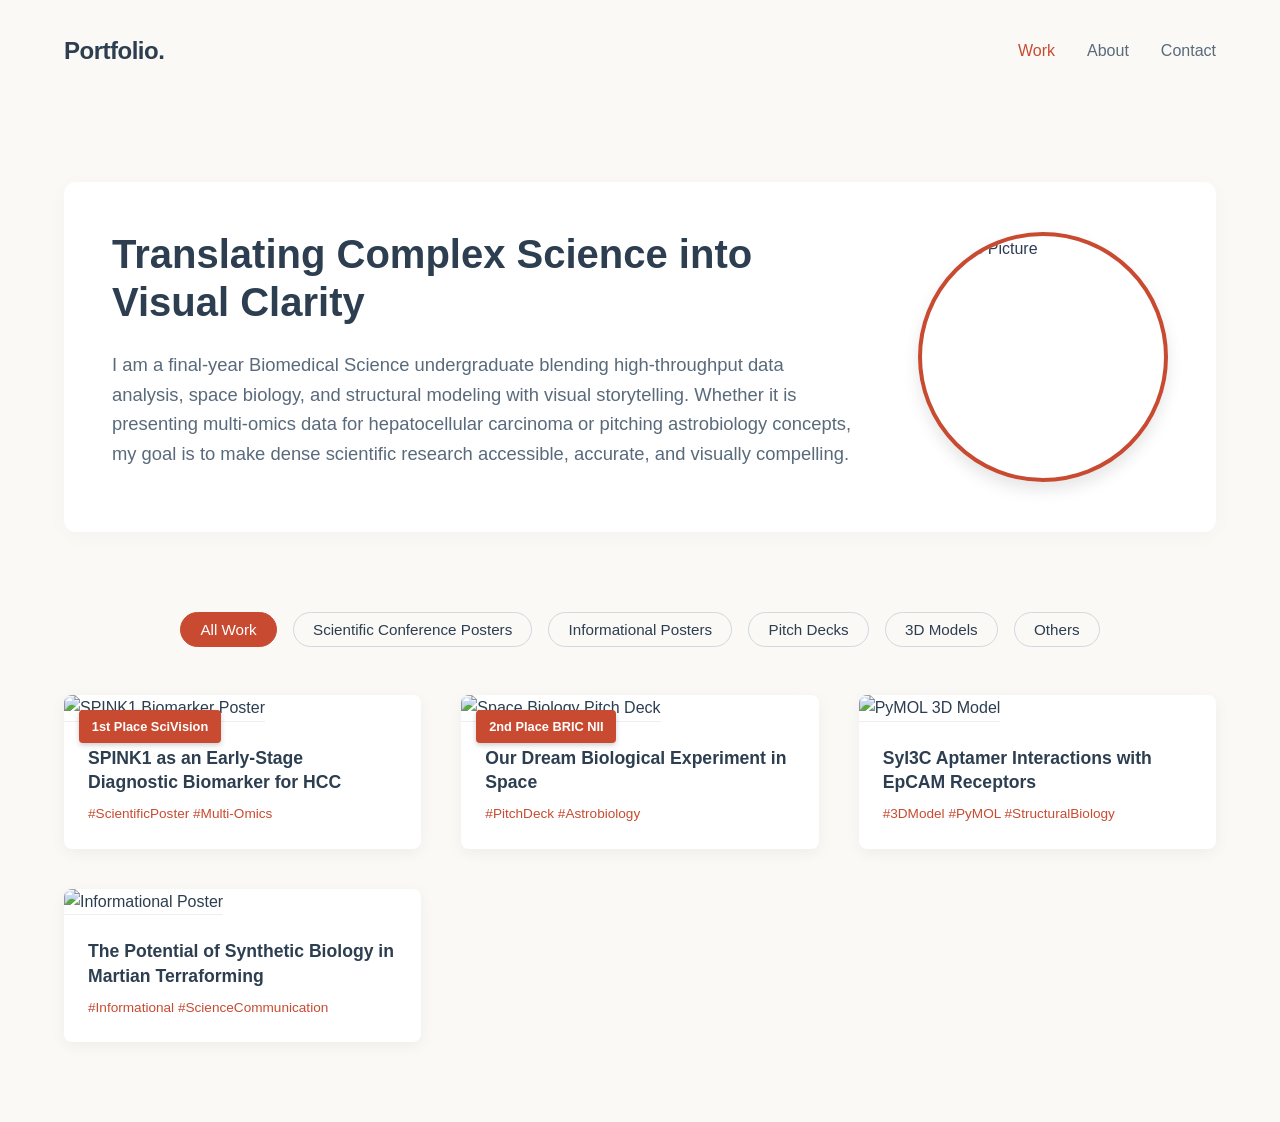
==== index.html @ 46006555 "updated contacts and profile image" ====
<!DOCTYPE html>
<html lang="en">
<head>
  <meta charset="UTF-8">
  <meta name="viewport" content="width=device-width, initial-scale=1.0">
  <title>Scientific Design Portfolio</title>
  <link rel="stylesheet" href="css/style.css">
</head>
<body>

  <!-- Navigation -->
  <nav class="navbar">
    <div class="logo">Portfolio.</div>
    <ul class="nav-links">
      <li><a href="index.html" class="active">Work</a></li>
      <li><a href="about.html">About</a></li>
      <li><a href="contact.html">Contact</a></li>
    </ul>
  </nav>

  <!-- New About Me Hero Section -->
  <header class="about-hero">
    <div class="hero-content">
      <h1>Translating Complex Science into Visual Clarity</h1>
      <p>
        I am a final-year Biomedical Science undergraduate blending high-throughput data analysis, space biology, and structural modeling with visual storytelling. Whether it is presenting multi-omics data for hepatocellular carcinoma or pitching astrobiology concepts, my goal is to make dense scientific research accessible, accurate, and visually compelling.
      </p>
    </div>
    <div class="hero-image">
      <!-- Replace with your profile picture -->
      <img src="assets\Alia_picture_Poster.png" alt="Profile Picture">
    </div>
  </header>

  <!-- Updated Filter Menu -->
  <div class="filter-menu">
    <button class="filter-btn active" data-filter="all">All Work</button>
    <button class="filter-btn" data-filter="scientific">Scientific Conference Posters</button>
    <button class="filter-btn" data-filter="informational">Informational Posters</button>
    <button class="filter-btn" data-filter="pitch-decks">Pitch Decks</button>
    <button class="filter-btn" data-filter="3d-models">3D Models</button>
    <button class="filter-btn" data-filter="others">Others</button>
  </div>

  <!-- Portfolio Gallery Grid -->
  <main class="poster-gallery">

    <!-- Item 1: Scientific Poster -->
    <div class="poster-card" data-category="scientific">
      <div class="badge">1st Place SciVision</div>
      <img src="assets/posters/spink1-hcc-poster.webp" alt="SPINK1 Biomarker Poster">
      <div class="card-content">
        <h3>SPINK1 as an Early-Stage Diagnostic Biomarker for HCC</h3>
        <p class="tags">#ScientificPoster #Multi-Omics</p>
      </div>
    </div>

    <!-- Item 2: Pitch Deck -->
    <div class="poster-card" data-category="pitch-decks">
      <div class="badge">2nd Place BRIC NII</div>
      <img src="assets/posters/space-pitch-deck.webp" alt="Space Biology Pitch Deck">
      <div class="card-content">
        <h3>Our Dream Biological Experiment in Space</h3>
        <p class="tags">#PitchDeck #Astrobiology</p>
      </div>
    </div>

    <!-- Item 3: 3D Model -->
    <div class="poster-card" data-category="3d-models">
      <img src="assets/posters/aptamer-model.webp" alt="PyMOL 3D Model">
      <div class="card-content">
        <h3>Syl3C Aptamer Interactions with EpCAM Receptors</h3>
        <p class="tags">#3DModel #PyMOL #StructuralBiology</p>
      </div>
    </div>

    <!-- Item 4: Informational Poster -->
    <div class="poster-card" data-category="informational">
      <img src="assets/posters/synthetic-biology.webp" alt="Informational Poster">
      <div class="card-content">
        <h3>The Potential of Synthetic Biology in Martian Terraforming</h3>
        <p class="tags">#Informational #ScienceCommunication</p>
      </div>
    </div>

  </main>
  
  <script src="js/script.js"></script>
</body>
</html>
---- css/style.css ----
/* Base Styles & Typography */
:root {
  --bg-color: #faf9f6; /* Warm off-white */
  --text-primary: #2c3e50; /* Deep slate */
  --text-secondary: #596a7b;
  --accent-color: #c84b31; /* Earthy terracotta */
  --card-bg: #ffffff;
}

* {
  margin: 0;
  padding: 0;
  box-sizing: border-box;
}

body {
  font-family: 'Helvetica Neue', Helvetica, Arial, sans-serif;
  background-color: var(--bg-color);
  color: var(--text-primary);
  line-height: 1.6;
  padding: 0 5%;
}

/* Navigation */
.navbar {
  display: flex;
  justify-content: space-between;
  align-items: center;
  padding: 2rem 0;
}

.logo {
  font-size: 1.5rem;
  font-weight: bold;
  letter-spacing: -0.5px;
}

.nav-links {
  list-style: none;
  display: flex;
  gap: 2rem;
}

.nav-links a {
  text-decoration: none;
  color: var(--text-secondary);
  font-weight: 500;
  transition: color 0.2s;
}

.nav-links a:hover, .nav-links a.active {
  color: var(--accent-color);
}

/* Header */
.portfolio-header {
  text-align: center;
  margin: 4rem 0;
}

.portfolio-header h1 {
  font-size: 2.5rem;
  margin-bottom: 0.5rem;
}

.portfolio-header p {
  color: var(--text-secondary);
  font-size: 1.2rem;
}

/* About Me Hero Section */
.about-hero {
  display: flex;
  align-items: center;
  justify-content: space-between;
  gap: 4rem;
  margin: 5rem 0;
  padding: 3rem;
  background-color: white;
  border-radius: 12px;
  box-shadow: 0 4px 20px rgba(0,0,0,0.03);
}

.hero-content {
  flex: 1;
}

.hero-content h1 {
  font-size: 2.5rem;
  margin-bottom: 1.5rem;
  color: var(--text-primary);
  line-height: 1.2;
}

.hero-content p {
  font-size: 1.15rem;
  color: var(--text-secondary);
  margin-bottom: 1rem;
}

.hero-image {
  flex: 0 0 250px; /* Fixed width for the image container */
  display: flex;
  justify-content: center;
}

.hero-image img {
  width: 250px;
  height: 250px;
  border-radius: 50%;
  object-fit: cover;
  border: 4px solid var(--accent-color);
  box-shadow: 0 8px 16px rgba(0,0,0,0.1);
}

/* Make it responsive for mobile phones */
@media (max-width: 768px) {
  .about-hero {
    flex-direction: column-reverse;
    text-align: center;
    gap: 2rem;
    padding: 2rem;
  }
}

/* Filter Menu */
.filter-menu {
  display: flex;
  justify-content: center;
  flex-wrap: wrap;
  gap: 1rem;
  margin-bottom: 3rem;
}

.filter-btn {
  background: transparent;
  border: 1px solid #d1d8e0;
  padding: 0.5rem 1.2rem;
  border-radius: 30px;
  cursor: pointer;
  font-size: 0.95rem;
  color: var(--text-primary);
  transition: all 0.3s ease;
}

.filter-btn:hover, .filter-btn.active {
  background: var(--accent-color);
  color: white;
  border-color: var(--accent-color);
}

/* Poster Gallery Grid */
.poster-gallery {
  display: grid;
  grid-template-columns: repeat(auto-fill, minmax(320px, 1fr));
  gap: 2.5rem;
  margin-bottom: 5rem;
}

/* Individual Poster Card */
.poster-card {
  background-color: var(--card-bg);
  border-radius: 8px;
  overflow: hidden;
  position: relative;
  box-shadow: 0 4px 15px rgba(0,0,0,0.05);
  transition: transform 0.3s ease, box-shadow 0.3s ease;
}

.poster-card:hover {
  transform: translateY(-5px);
  box-shadow: 0 10px 25px rgba(0,0,0,0.1);
}

.poster-card img {
  width: 100%;
  height: 250px;
  object-fit: cover; /* Keeps images uniform even if original sizes differ */
  border-bottom: 1px solid #eee;
}

.card-content {
  padding: 1.5rem;
}

.card-content h3 {
  font-size: 1.1rem;
  margin-bottom: 0.5rem;
  line-height: 1.4;
}

.tags {
  font-size: 0.85rem;
  color: var(--accent-color);
}

/* Award Badge */
.badge {
  position: absolute;
  top: 15px;
  left: 15px;
  background-color: var(--accent-color);
  color: white;
  padding: 0.4rem 0.8rem;
  font-size: 0.8rem;
  font-weight: bold;
  border-radius: 4px;
  box-shadow: 0 2px 5px rgba(0,0,0,0.2);
}

/* Utility class for hiding filtered items */
.hide {
  display: none;
}

/* --- ABOUT PAGE STYLES --- */
.about-page {
  padding: 4rem 0;
}

.about-header {
  text-align: center;
  margin-bottom: 4rem;
}

.about-header h1 {
  font-size: 2.5rem;
  margin-bottom: 0.5rem;
}

.about-header p {
  color: var(--text-secondary);
  font-size: 1.2rem;
}

.about-grid {
  display: grid;
  grid-template-columns: 1fr 1fr;
  gap: 4rem;
  align-items: center;
  background-color: white;
  padding: 3rem;
  border-radius: 12px;
  box-shadow: 0 4px 20px rgba(0,0,0,0.03);
}

.about-text h2 {
  font-size: 1.8rem;
  margin-bottom: 1.5rem;
}

.about-text p {
  margin-bottom: 1.2rem;
  font-size: 1.1rem;
  color: var(--text-secondary);
}

.about-text h3 {
  margin-top: 2rem;
  margin-bottom: 1rem;
  font-size: 1.3rem;
}

.award-list {
  list-style-type: none;
}

.award-list li {
  padding: 0.5rem 0;
  border-bottom: 1px solid #eee;
  color: var(--text-secondary);
}

.award-list li strong {
  color: var(--accent-color);
}

.about-img {
  width: 100%;
  border-radius: 8px;
  box-shadow: 0 8px 16px rgba(0,0,0,0.1);
}

/* --- CONTACT PAGE STYLES --- */
.contact-page {
  display: flex;
  justify-content: center;
  align-items: center;
  min-height: 60vh;
}

.contact-container {
  text-align: center;
  background-color: white;
  padding: 4rem;
  border-radius: 12px;
  box-shadow: 0 4px 20px rgba(0,0,0,0.03);
  max-width: 600px;
}

.contact-container h1 {
  font-size: 2.5rem;
  margin-bottom: 1rem;
}

.contact-container p {
  color: var(--text-secondary);
  font-size: 1.1rem;
  margin-bottom: 2.5rem;
}

.contact-links {
  display: flex;
  gap: 1.5rem;
  justify-content: center;
  flex-wrap: wrap;
}

.contact-btn {
  display: inline-block;
  padding: 0.8rem 2rem;
  background-color: var(--accent-color);
  color: white;
  text-decoration: none;
  border-radius: 30px;
  font-weight: bold;
  transition: all 0.3s ease;
  border: 2px solid var(--accent-color);
}

.contact-btn:hover {
  background-color: transparent;
  color: var(--accent-color);
}

.contact-btn.outline {
  background-color: transparent;
  color: var(--text-primary);
  border-color: #d1d8e0;
}

.contact-btn.outline:hover {
  border-color: var(--accent-color);
  color: var(--accent-color);
}

/* Mobile Responsiveness for new pages */
@media (max-width: 768px) {
  .about-grid {
    grid-template-columns: 1fr;
    gap: 2rem;
    padding: 2rem;
  }
  .contact-container {
    padding: 2rem;
  }
}
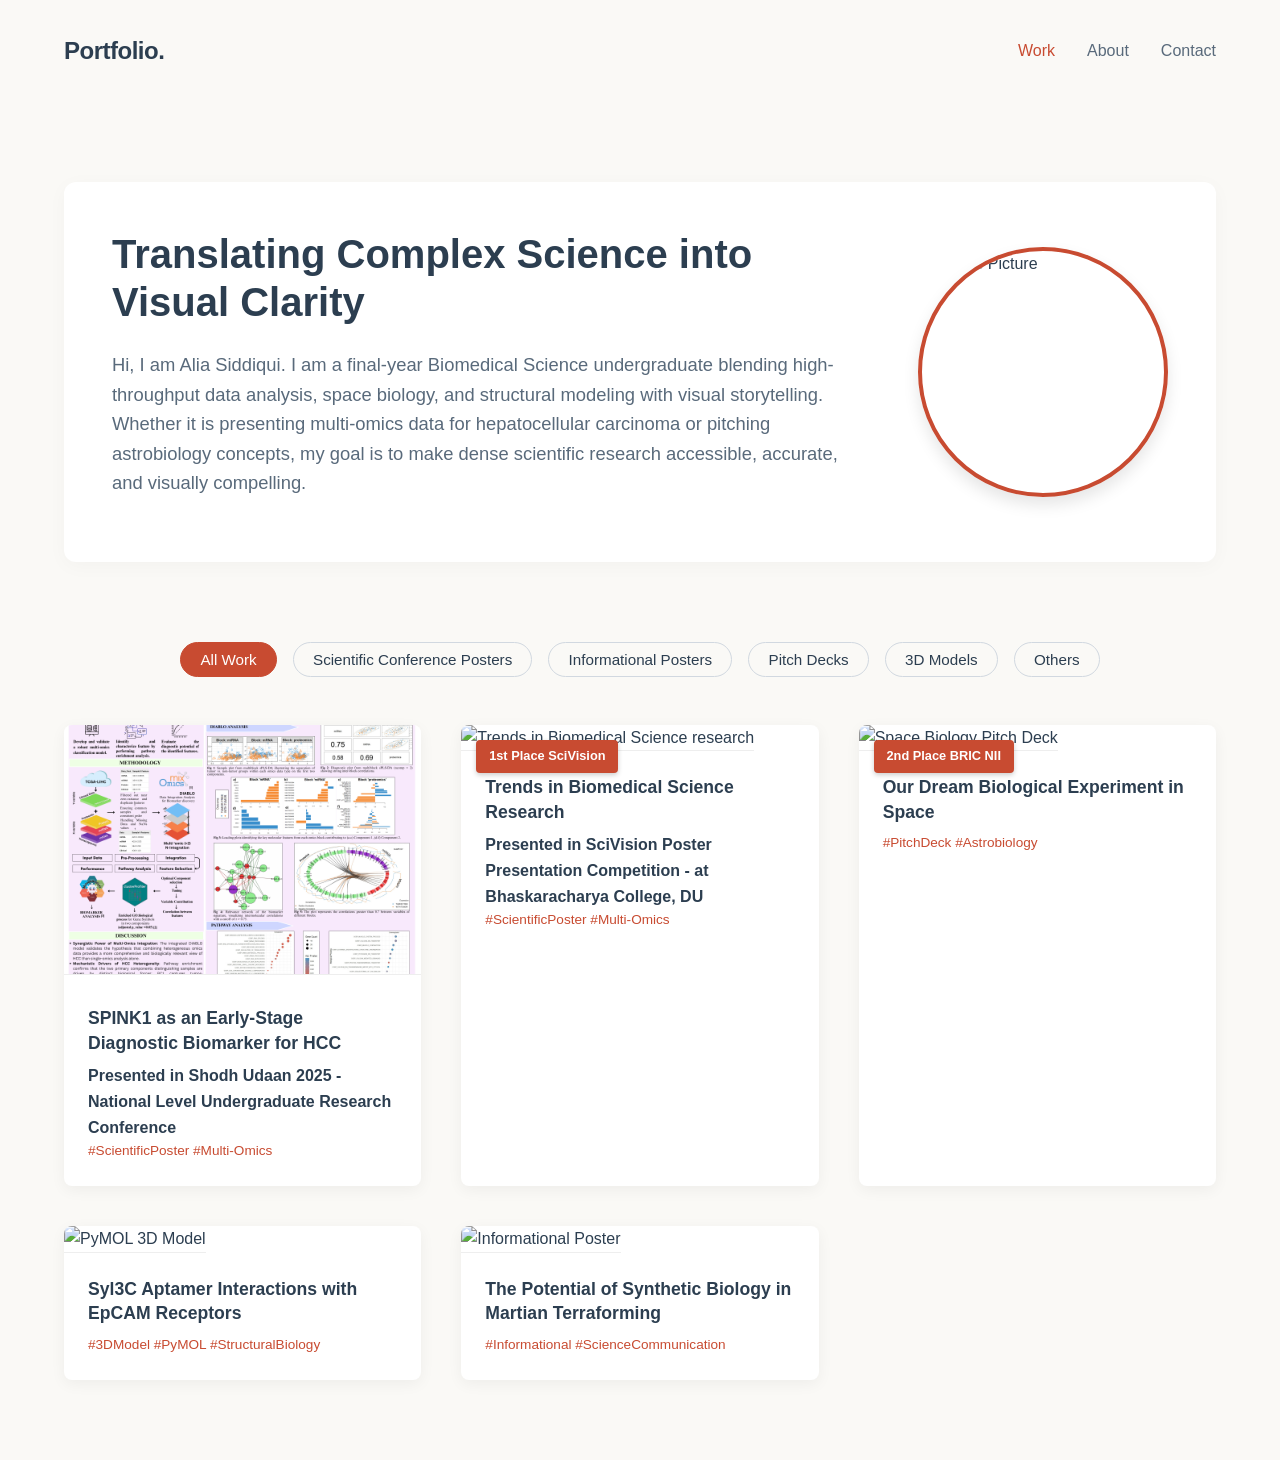
==== commit 692ebe40: "updated posters to check if pdf of png which is better" ====
--- a/index.html
+++ b/index.html
@@ -23,11 +23,11 @@
     <div class="hero-content">
       <h1>Translating Complex Science into Visual Clarity</h1>
       <p>
-        I am a final-year Biomedical Science undergraduate blending high-throughput data analysis, space biology, and structural modeling with visual storytelling. Whether it is presenting multi-omics data for hepatocellular carcinoma or pitching astrobiology concepts, my goal is to make dense scientific research accessible, accurate, and visually compelling.
+        Hi, I am Alia Siddiqui. I am a final-year Biomedical Science undergraduate blending high-throughput data analysis, space biology, and structural modeling with visual storytelling. Whether it is presenting multi-omics data for hepatocellular carcinoma or pitching astrobiology concepts, my goal is to make dense scientific research accessible, accurate, and visually compelling.
       </p>
     </div>
     <div class="hero-image">
-      <!-- Replace with your profile picture -->
+      <!--  Profile picture -->
       <img src="assets\Alia_picture_Poster.png" alt="Profile Picture">
     </div>
   </header>
@@ -46,11 +46,23 @@
   <main class="poster-gallery">
 
     <!-- Item 1: Scientific Poster -->
-    <div class="poster-card" data-category="scientific">
-      <div class="badge">1st Place SciVision</div>
-      <img src="assets/posters/spink1-hcc-poster.webp" alt="SPINK1 Biomarker Poster">
+    <div class="poster-card" data-category="scientific conference">
+      <!-- <div class="badge">1st Place SciVision</div> -->
+      <img src="assets\posters\Shodh'25_Poster_Alia.png" alt="SPINK1 Biomarker Poster">
       <div class="card-content">
         <h3>SPINK1 as an Early-Stage Diagnostic Biomarker for HCC</h3>
+        <h4>Presented in Shodh Udaan 2025 - National Level Undergraduate Research Conference</h4>
+        <p class="tags">#ScientificPoster #Multi-Omics</p>
+      </div>
+      
+    </div>
+
+    <div class="poster-card" data-category="scientific poster">
+      <div class="badge">1st Place SciVision</div>
+      <img src="assets\posters\Trends in Biomedical Science research.pdf" alt="Trends in Biomedical Science research">
+      <div class="card-content">
+        <h3>Trends in Biomedical Science Research</h3>
+        <h4>Presented in SciVision Poster Presentation Competition - at Bhaskaracharya College, DU </h4>
         <p class="tags">#ScientificPoster #Multi-Omics</p>
       </div>
     </div>
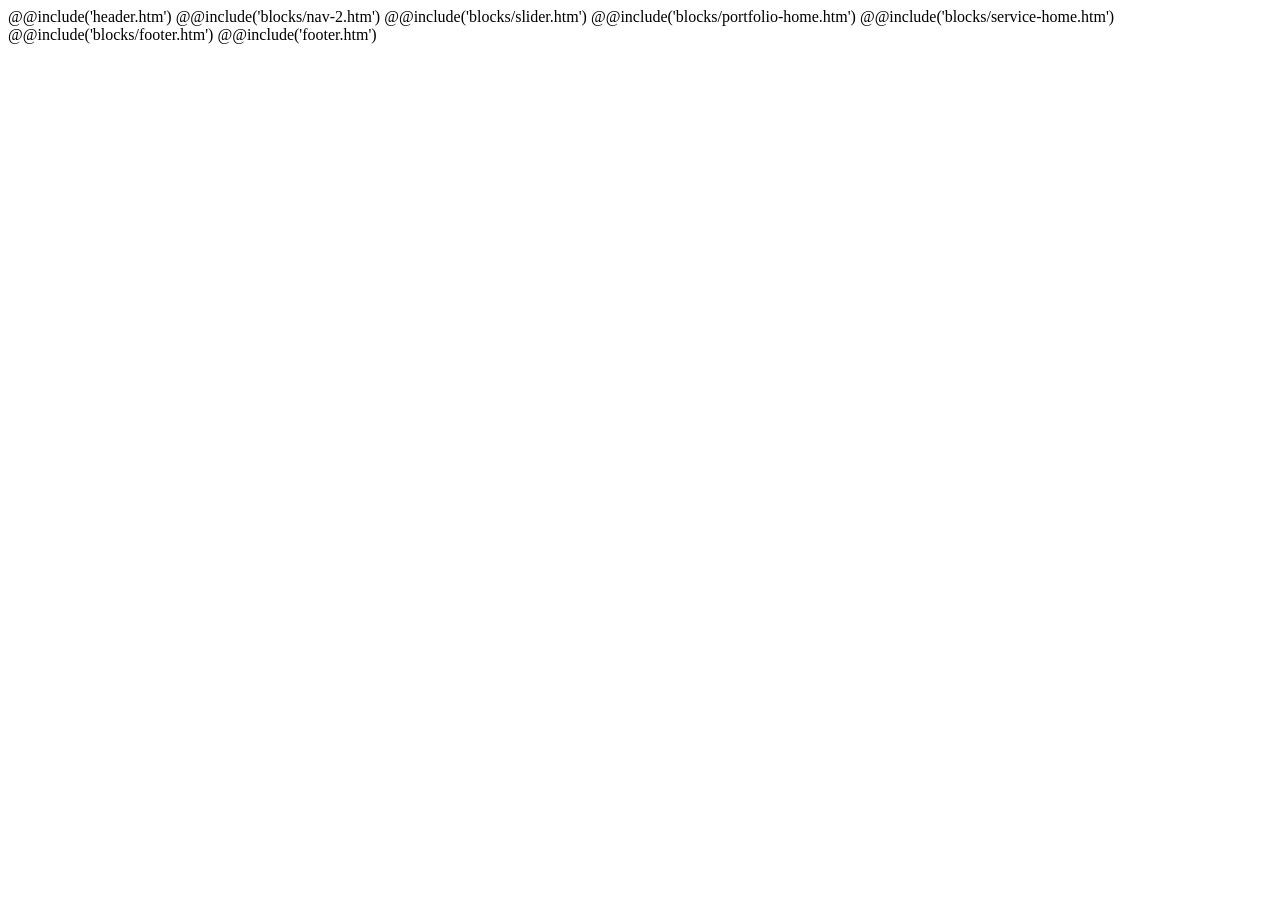
==== commit 34be844f: "Integrated Thomson theme layout and applied custom brand colors" ====
--- a/index.html
+++ b/index.html
@@ -1,25 +1,50 @@
 <!DOCTYPE html>
-<html lang="en">
-<head>
+
+@@include('header.htm')
+<!-- Navigation Start -->
+@@include('blocks/nav-2.htm')
+<!-- Navigation ENd -->
+
+<!-- Banner Start -->
+@@include('blocks/slider.htm')
+<!-- Banner End -->
+
+<!-- POrtfolio start -->
+@@include('blocks/portfolio-home.htm')
+<!-- Portfolio End -->
+
+<!-- Service start -->
+@@include('blocks/service-home.htm')
+<!-- service end -->
+
+<!-- Footer start -->
+@@include('blocks/footer.htm')
+<!-- Footer End -->
+
+@@include('footer.htm')
+
+
+<!-- <html lang="en"> -->
+<!-- <head>
   <meta charset="UTF-8">
   <meta name="viewport" content="width=device-width, initial-scale=1.0">
   <title>Scientific Design Portfolio</title>
   <link rel="stylesheet" href="css/style.css">
-</head>
-<body>
+</head> -->
+<!-- <body> -->
 
   <!-- Navigation -->
-  <nav class="navbar">
+  <!-- <nav class="navbar">
     <div class="logo">Portfolio.</div>
     <ul class="nav-links">
       <li><a href="index.html" class="active">Work</a></li>
       <li><a href="about.html">About</a></li>
       <li><a href="contact.html">Contact</a></li>
     </ul>
-  </nav>
+  </nav> -->
 
   <!-- New About Me Hero Section -->
-  <header class="about-hero">
+  <!-- <header class="about-hero">
     <div class="hero-content">
       <h1>Translating Complex Science into Visual Clarity</h1>
       <p>
@@ -27,76 +52,76 @@
       </p>
     </div>
     <div class="hero-image">
-      <!--  Profile picture -->
+     
       <img src="assets\Alia_picture_Poster.png" alt="Profile Picture">
     </div>
-  </header>
+  </header> -->
 
   <!-- Updated Filter Menu -->
-  <div class="filter-menu">
+  <!-- <div class="filter-menu">
     <button class="filter-btn active" data-filter="all">All Work</button>
     <button class="filter-btn" data-filter="scientific">Scientific Conference Posters</button>
     <button class="filter-btn" data-filter="informational">Informational Posters</button>
     <button class="filter-btn" data-filter="pitch-decks">Pitch Decks</button>
     <button class="filter-btn" data-filter="3d-models">3D Models</button>
     <button class="filter-btn" data-filter="others">Others</button>
-  </div>
+  </div> -->
 
   <!-- Portfolio Gallery Grid -->
-  <main class="poster-gallery">
+  <!-- <main class="poster-gallery"> -->
 
     <!-- Item 1: Scientific Poster -->
-    <div class="poster-card" data-category="scientific conference">
+    <!-- <div class="poster-card" data-category="scientific conference"> -->
       <!-- <div class="badge">1st Place SciVision</div> -->
-      <img src="assets\posters\Shodh'25_Poster_Alia.png" alt="SPINK1 Biomarker Poster">
+      <!-- <img src="assets\posters\Shodh'25_Poster_Alia.png" alt="SPINK1 Biomarker Poster">
       <div class="card-content">
         <h3>SPINK1 as an Early-Stage Diagnostic Biomarker for HCC</h3>
         <h4>Presented in Shodh Udaan 2025 - National Level Undergraduate Research Conference</h4>
         <p class="tags">#ScientificPoster #Multi-Omics</p>
-      </div>
+      </div> -->
       
-    </div>
+    <!-- </div>
 
     <div class="poster-card" data-category="scientific poster">
       <div class="badge">1st Place SciVision</div>
-      <img src="assets\posters\Trends in Biomedical Science research.pdf" alt="Trends in Biomedical Science research">
-      <div class="card-content">
+      <img src="assets\posters\Trends in Biomedical Science research.pdf" alt="Trends in Biomedical Science research"> -->
+      <!-- <div class="card-content">
         <h3>Trends in Biomedical Science Research</h3>
         <h4>Presented in SciVision Poster Presentation Competition - at Bhaskaracharya College, DU </h4>
         <p class="tags">#ScientificPoster #Multi-Omics</p>
       </div>
-    </div>
+    </div> -->
 
     <!-- Item 2: Pitch Deck -->
-    <div class="poster-card" data-category="pitch-decks">
+    <!-- <div class="poster-card" data-category="pitch-decks">
       <div class="badge">2nd Place BRIC NII</div>
       <img src="assets/posters/space-pitch-deck.webp" alt="Space Biology Pitch Deck">
       <div class="card-content">
         <h3>Our Dream Biological Experiment in Space</h3>
         <p class="tags">#PitchDeck #Astrobiology</p>
       </div>
-    </div>
+    </div> -->
 
     <!-- Item 3: 3D Model -->
-    <div class="poster-card" data-category="3d-models">
+    <!-- <div class="poster-card" data-category="3d-models">
       <img src="assets/posters/aptamer-model.webp" alt="PyMOL 3D Model">
       <div class="card-content">
         <h3>Syl3C Aptamer Interactions with EpCAM Receptors</h3>
         <p class="tags">#3DModel #PyMOL #StructuralBiology</p>
       </div>
-    </div>
+    </div> -->
 
     <!-- Item 4: Informational Poster -->
-    <div class="poster-card" data-category="informational">
+    <!-- <div class="poster-card" data-category="informational">
       <img src="assets/posters/synthetic-biology.webp" alt="Informational Poster">
       <div class="card-content">
         <h3>The Potential of Synthetic Biology in Martian Terraforming</h3>
         <p class="tags">#Informational #ScienceCommunication</p>
       </div>
-    </div>
+    </div> -->
 
-  </main>
+  <!-- </main> -->
   
-  <script src="js/script.js"></script>
+  <!-- <script src="js/script.js"></script>
 </body>
-</html>
+</html> -->
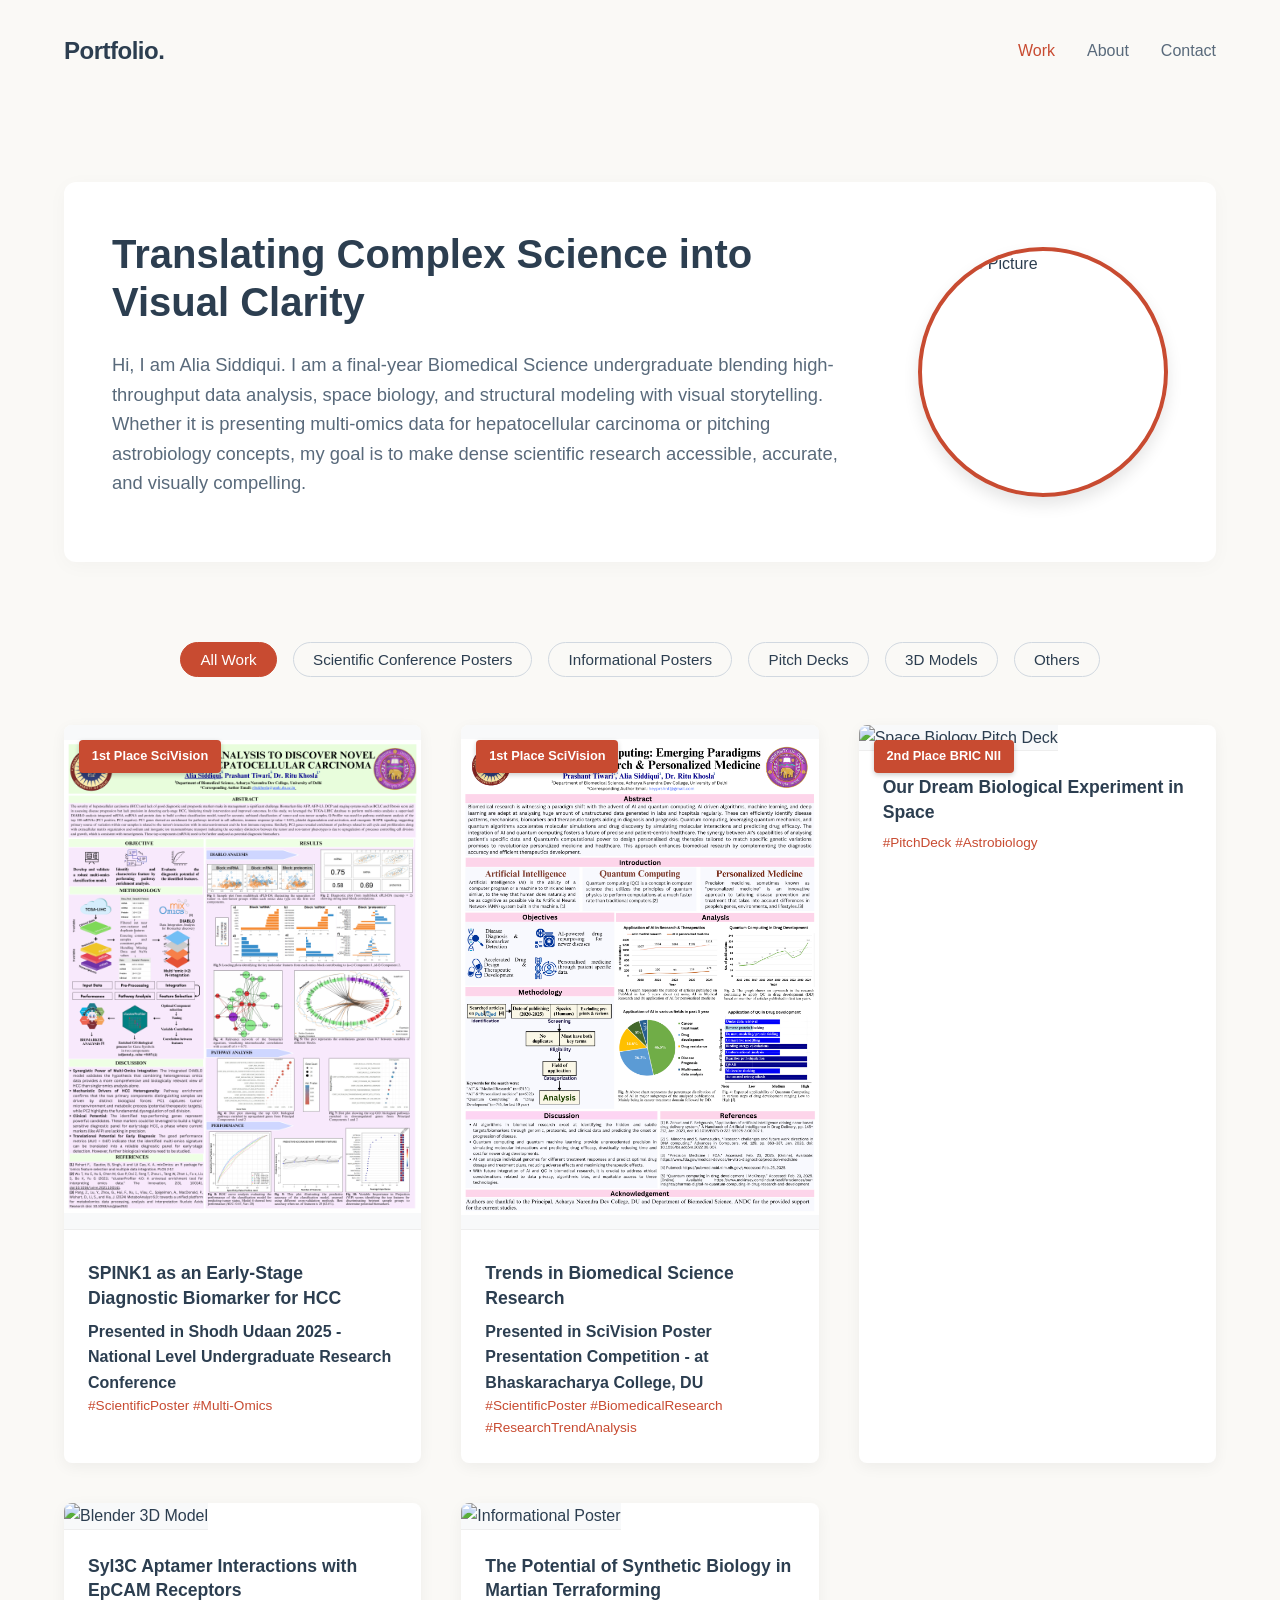
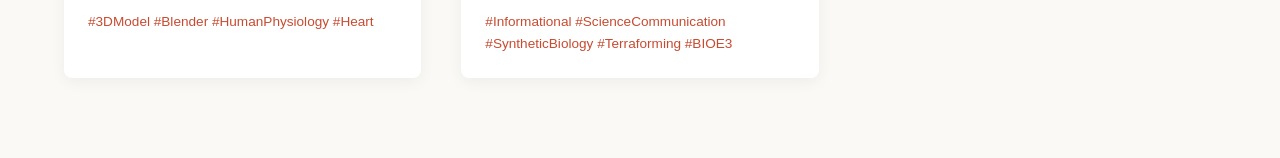
==== commit 6344b964: "Retrieved index" ====
--- a/index.html
+++ b/index.html
@@ -1,50 +1,26 @@
 <!DOCTYPE html>
 
-@@include('header.htm')
-<!-- Navigation Start -->
-@@include('blocks/nav-2.htm')
-<!-- Navigation ENd -->
-
-<!-- Banner Start -->
-@@include('blocks/slider.htm')
-<!-- Banner End -->
-
-<!-- POrtfolio start -->
-@@include('blocks/portfolio-home.htm')
-<!-- Portfolio End -->
-
-<!-- Service start -->
-@@include('blocks/service-home.htm')
-<!-- service end -->
-
-<!-- Footer start -->
-@@include('blocks/footer.htm')
-<!-- Footer End -->
-
-@@include('footer.htm')
-
-
-<!-- <html lang="en"> -->
-<!-- <head>
+<html lang="en">
+<head>
   <meta charset="UTF-8">
   <meta name="viewport" content="width=device-width, initial-scale=1.0">
   <title>Scientific Design Portfolio</title>
   <link rel="stylesheet" href="css/style.css">
-</head> -->
-<!-- <body> -->
+</head>
+<body>
 
   <!-- Navigation -->
-  <!-- <nav class="navbar">
+  <nav class="navbar">
     <div class="logo">Portfolio.</div>
     <ul class="nav-links">
       <li><a href="index.html" class="active">Work</a></li>
       <li><a href="about.html">About</a></li>
       <li><a href="contact.html">Contact</a></li>
     </ul>
-  </nav> -->
+  </nav>
 
   <!-- New About Me Hero Section -->
-  <!-- <header class="about-hero">
+  <header class="about-hero">
     <div class="hero-content">
       <h1>Translating Complex Science into Visual Clarity</h1>
       <p>
@@ -55,73 +31,73 @@
      
       <img src="assets\Alia_picture_Poster.png" alt="Profile Picture">
     </div>
-  </header> -->
+  </header>
 
   <!-- Updated Filter Menu -->
-  <!-- <div class="filter-menu">
+  <div class="filter-menu">
     <button class="filter-btn active" data-filter="all">All Work</button>
     <button class="filter-btn" data-filter="scientific">Scientific Conference Posters</button>
     <button class="filter-btn" data-filter="informational">Informational Posters</button>
     <button class="filter-btn" data-filter="pitch-decks">Pitch Decks</button>
     <button class="filter-btn" data-filter="3d-models">3D Models</button>
     <button class="filter-btn" data-filter="others">Others</button>
-  </div> -->
+  </div>
 
   <!-- Portfolio Gallery Grid -->
-  <!-- <main class="poster-gallery"> -->
+  <main class="poster-gallery">
 
     <!-- Item 1: Scientific Poster -->
-    <!-- <div class="poster-card" data-category="scientific conference"> -->
-      <!-- <div class="badge">1st Place SciVision</div> -->
-      <!-- <img src="assets\posters\Shodh'25_Poster_Alia.png" alt="SPINK1 Biomarker Poster">
+    <div class="poster-card" data-category="scientific conference">
+      <div class="badge">1st Place SciVision</div>
+      <img src="assets\posters\Shodh'25_Poster_Alia.png" alt="SPINK1 Biomarker Poster">
       <div class="card-content">
         <h3>SPINK1 as an Early-Stage Diagnostic Biomarker for HCC</h3>
         <h4>Presented in Shodh Udaan 2025 - National Level Undergraduate Research Conference</h4>
         <p class="tags">#ScientificPoster #Multi-Omics</p>
-      </div> -->
+      </div>
       
-    <!-- </div>
+    </div>
 
     <div class="poster-card" data-category="scientific poster">
       <div class="badge">1st Place SciVision</div>
-      <img src="assets\posters\Trends in Biomedical Science research.pdf" alt="Trends in Biomedical Science research"> -->
-      <!-- <div class="card-content">
+      <img src="assets\posters\Trends in Biomedical Science research.png" alt="Trends in Biomedical Science research">
+       <div class="card-content">
         <h3>Trends in Biomedical Science Research</h3>
         <h4>Presented in SciVision Poster Presentation Competition - at Bhaskaracharya College, DU </h4>
-        <p class="tags">#ScientificPoster #Multi-Omics</p>
+        <p class="tags">#ScientificPoster #BiomedicalResearch #ResearchTrendAnalysis</p>
       </div>
-    </div> -->
+    </div>
 
     <!-- Item 2: Pitch Deck -->
-    <!-- <div class="poster-card" data-category="pitch-decks">
+    <div class="poster-card" data-category="pitch-decks">
       <div class="badge">2nd Place BRIC NII</div>
       <img src="assets/posters/space-pitch-deck.webp" alt="Space Biology Pitch Deck">
       <div class="card-content">
         <h3>Our Dream Biological Experiment in Space</h3>
         <p class="tags">#PitchDeck #Astrobiology</p>
       </div>
-    </div> -->
+    </div>
 
     <!-- Item 3: 3D Model -->
-    <!-- <div class="poster-card" data-category="3d-models">
-      <img src="assets/posters/aptamer-model.webp" alt="PyMOL 3D Model">
+    <div class="poster-card" data-category="3d-models">
+      <img src="assets/posters/aptamer-model.webp" alt="Blender 3D Model">
       <div class="card-content">
         <h3>Syl3C Aptamer Interactions with EpCAM Receptors</h3>
-        <p class="tags">#3DModel #PyMOL #StructuralBiology</p>
+        <p class="tags">#3DModel #Blender #HumanPhysiology #Heart</p>
       </div>
-    </div> -->
+    </div>
 
     <!-- Item 4: Informational Poster -->
-    <!-- <div class="poster-card" data-category="informational">
+    <div class="poster-card" data-category="informational">
       <img src="assets/posters/synthetic-biology.webp" alt="Informational Poster">
       <div class="card-content">
         <h3>The Potential of Synthetic Biology in Martian Terraforming</h3>
-        <p class="tags">#Informational #ScienceCommunication</p>
+        <p class="tags">#Informational #ScienceCommunication #SyntheticBiology #Terraforming #BIOE3</p>
       </div>
-    </div> -->
+    </div>
 
-  <!-- </main> -->
+  </main>
   
-  <!-- <script src="js/script.js"></script>
+  <script src="js/script.js"></script>
 </body>
-</html> -->
+</html>
--- a/css/style.css
+++ b/css/style.css
@@ -174,8 +174,10 @@
 
 .poster-card img {
   width: 100%;
-  height: 250px;
-  object-fit: cover; /* Keeps images uniform even if original sizes differ */
+  height: auto; /* Removes the fixed 250px restriction */
+  aspect-ratio: 1 / 1.414; /* Matches standard academic poster dimensions (A0/A1) */
+  object-fit: contain; /* Ensures the whole poster fits inside without getting cropped */
+  background-color: #f8f9fa; /* Adds a subtle gray background if ratios differ slightly */
   border-bottom: 1px solid #eee;
 }
 
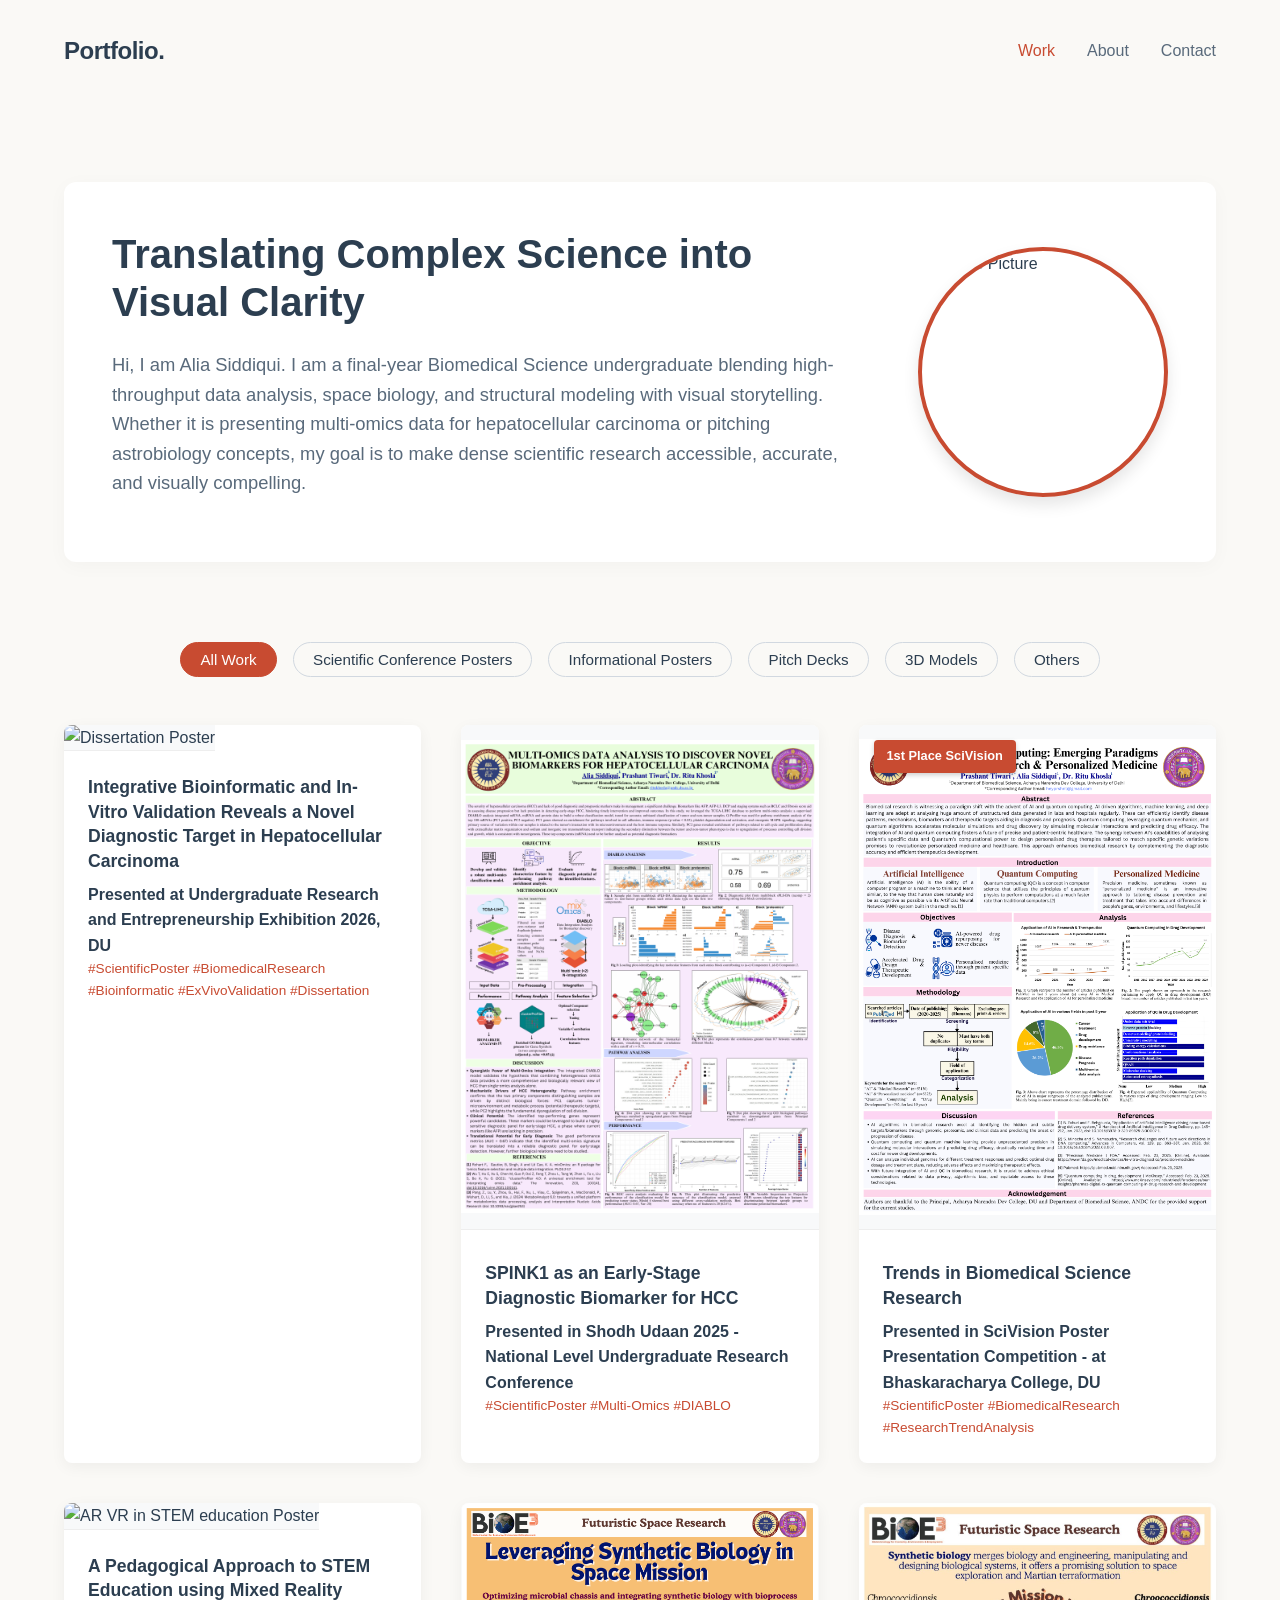
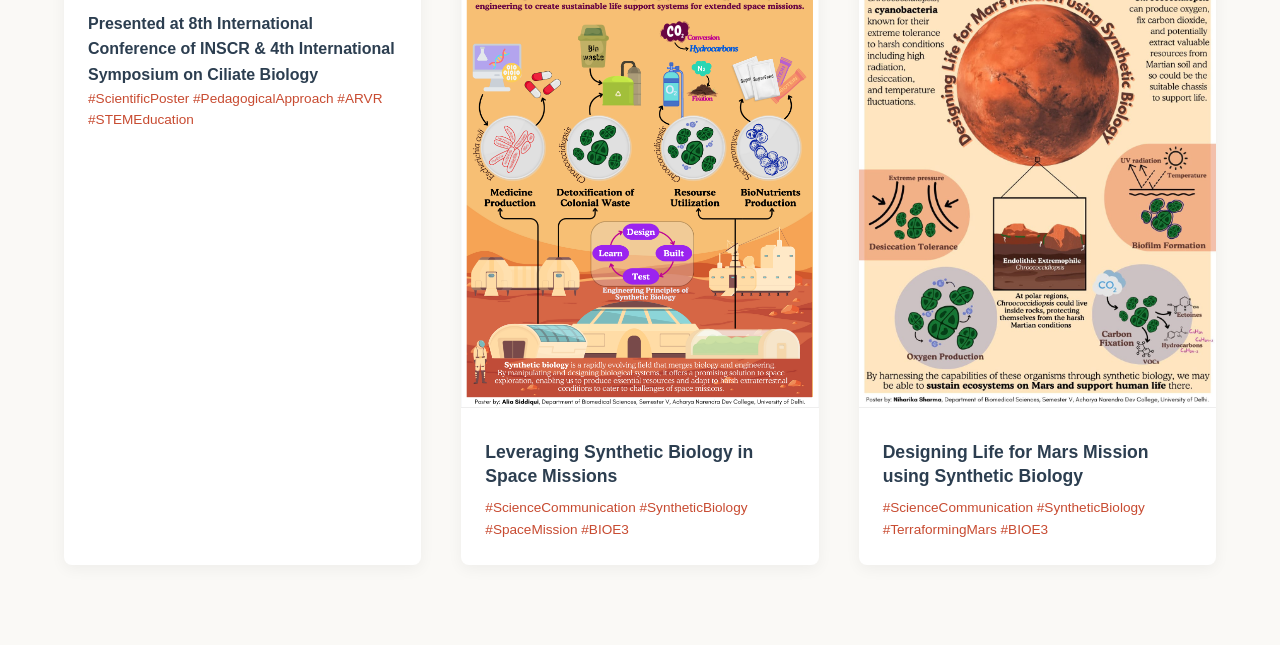
==== commit 815edc74: "Updated poster thumbnails to PNGs as" ====
--- a/index.html
+++ b/index.html
@@ -47,13 +47,24 @@
   <main class="poster-gallery">
 
     <!-- Item 1: Scientific Poster -->
+
     <div class="poster-card" data-category="scientific conference">
-      <div class="badge">1st Place SciVision</div>
+      <!-- <div class="badge">1st Place SciVision</div> -->
+      <img src="assets\posters\DU Exhibition April 2026.png" alt="Dissertation Poster">
+       <div class="card-content">
+        <h3>Integrative Bioinformatic and In-Vitro Validation Reveals a Novel Diagnostic Target in Hepatocellular Carcinoma </h3>
+        <h4>Presented at Undergraduate Research and Entrepreneurship Exhibition 2026, DU </h4>
+        <p class="tags">#ScientificPoster #BiomedicalResearch #Bioinformatic #ExVivoValidation #Dissertation </p>
+      </div>
+    </div>
+
+    <div class="poster-card" data-category="scientific conference">
+      <!-- <div class="badge">1st Place SciVision</div> -->
       <img src="assets\posters\Shodh'25_Poster_Alia.png" alt="SPINK1 Biomarker Poster">
       <div class="card-content">
         <h3>SPINK1 as an Early-Stage Diagnostic Biomarker for HCC</h3>
         <h4>Presented in Shodh Udaan 2025 - National Level Undergraduate Research Conference</h4>
-        <p class="tags">#ScientificPoster #Multi-Omics</p>
+        <p class="tags">#ScientificPoster #Multi-Omics #DIABLO</p>
       </div>
       
     </div>
@@ -68,31 +79,49 @@
       </div>
     </div>
 
+    <div class="poster-card" data-category="scientific conference">
+      <img src="assets\posters\MR in STEM ed INSCR poster.png" alt="AR VR in STEM education Poster">
+       <div class="card-content">
+        <h3>A Pedagogical Approach to STEM Education using Mixed Reality </h3>
+        <h4>Presented at 8th International Conference of INSCR & 4th International Symposium on Ciliate Biology </h4>
+        <p class="tags">#ScientificPoster #PedagogicalApproach #ARVR #STEMEducation </p>
+      </div>
+    </div>
+
+
     <!-- Item 2: Pitch Deck -->
-    <div class="poster-card" data-category="pitch-decks">
+    <!-- <div class="poster-card" data-category="pitch-decks">
       <div class="badge">2nd Place BRIC NII</div>
       <img src="assets/posters/space-pitch-deck.webp" alt="Space Biology Pitch Deck">
       <div class="card-content">
         <h3>Our Dream Biological Experiment in Space</h3>
-        <p class="tags">#PitchDeck #Astrobiology</p>
+        <p class="tags">#PitchDeck #Astrobiology #SyntheticBiology #Terraforming </p>
       </div>
-    </div>
+    </div> -->
 
-    <!-- Item 3: 3D Model -->
+    <!-- Item 3: 3D Model
     <div class="poster-card" data-category="3d-models">
       <img src="assets/posters/aptamer-model.webp" alt="Blender 3D Model">
       <div class="card-content">
         <h3>Syl3C Aptamer Interactions with EpCAM Receptors</h3>
         <p class="tags">#3DModel #Blender #HumanPhysiology #Heart</p>
       </div>
-    </div>
+    </div> -->
 
     <!-- Item 4: Informational Poster -->
     <div class="poster-card" data-category="informational">
-      <img src="assets/posters/synthetic-biology.webp" alt="Informational Poster">
+      <img src="assets\posters\BioE3_P1.png" alt="BioE3 Poster 1">
       <div class="card-content">
-        <h3>The Potential of Synthetic Biology in Martian Terraforming</h3>
-        <p class="tags">#Informational #ScienceCommunication #SyntheticBiology #Terraforming #BIOE3</p>
+        <h3>Leveraging Synthetic Biology in Space Missions</h3>
+        <p class="tags">#ScienceCommunication #SyntheticBiology #SpaceMission #BIOE3</p>
+      </div>
+    </div>
+
+    <div class="poster-card" data-category="informational">
+      <img src="assets\posters\BioE3_P2.jpeg" alt="BioE3 Poster 2">
+      <div class="card-content">
+        <h3> Designing Life for Mars Mission using Synthetic Biology</h3>
+        <p class="tags">#ScienceCommunication #SyntheticBiology #TerraformingMars #BIOE3</p>
       </div>
     </div>
 
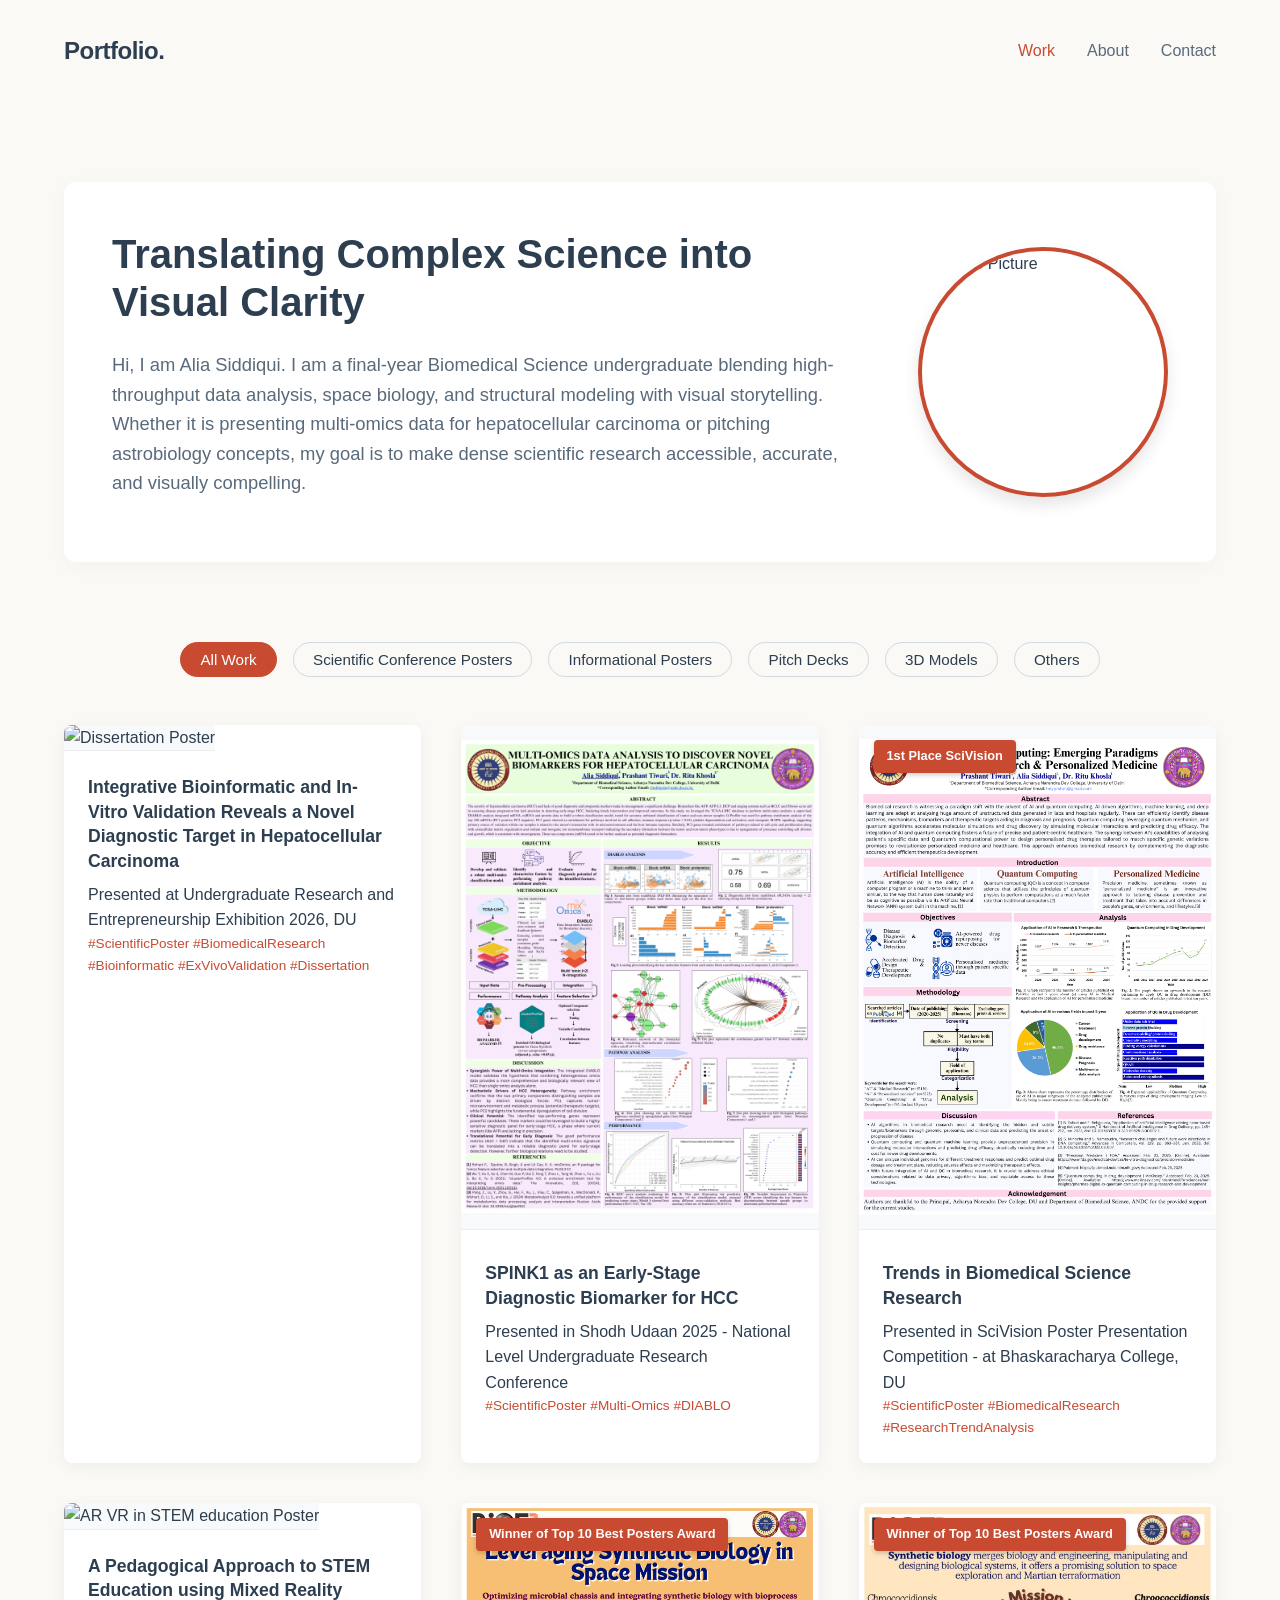
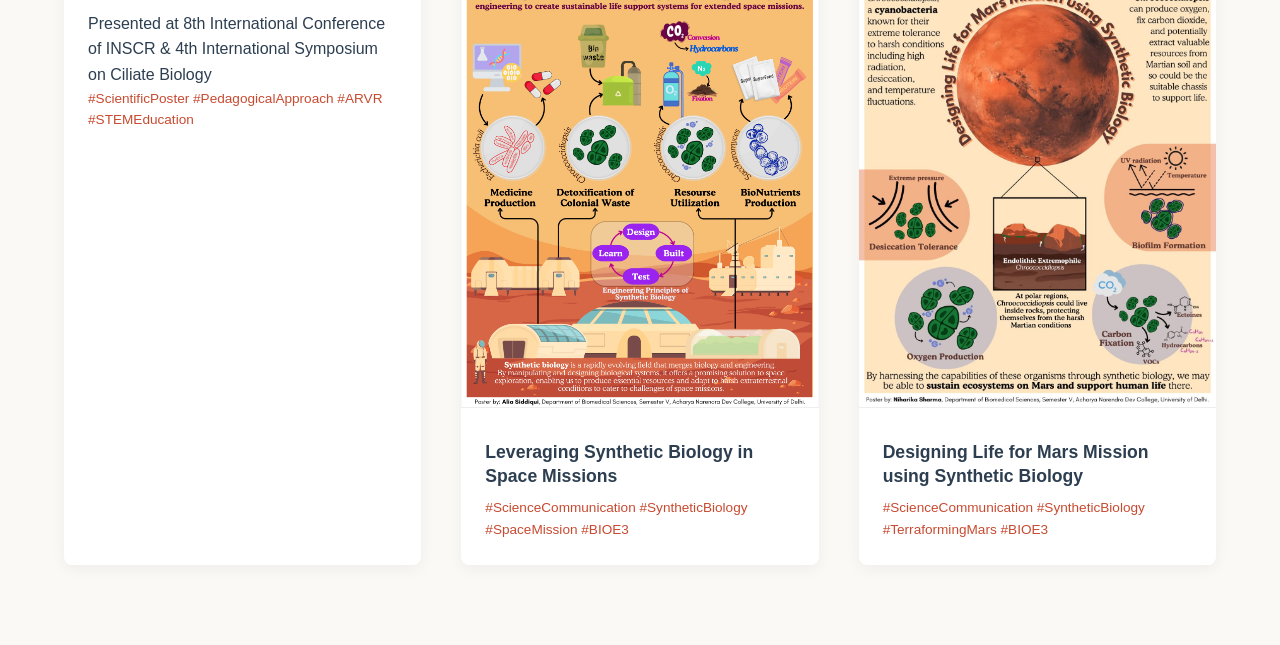
==== commit baff1f15: "Updated posters" ====
--- a/index.html
+++ b/index.html
@@ -53,7 +53,7 @@
       <img src="assets\posters\DU Exhibition April 2026.png" alt="Dissertation Poster">
        <div class="card-content">
         <h3>Integrative Bioinformatic and In-Vitro Validation Reveals a Novel Diagnostic Target in Hepatocellular Carcinoma </h3>
-        <h4>Presented at Undergraduate Research and Entrepreneurship Exhibition 2026, DU </h4>
+        <p>Presented at Undergraduate Research and Entrepreneurship Exhibition 2026, DU </p>
         <p class="tags">#ScientificPoster #BiomedicalResearch #Bioinformatic #ExVivoValidation #Dissertation </p>
       </div>
     </div>
@@ -63,7 +63,7 @@
       <img src="assets\posters\Shodh'25_Poster_Alia.png" alt="SPINK1 Biomarker Poster">
       <div class="card-content">
         <h3>SPINK1 as an Early-Stage Diagnostic Biomarker for HCC</h3>
-        <h4>Presented in Shodh Udaan 2025 - National Level Undergraduate Research Conference</h4>
+        <p>Presented in Shodh Udaan 2025 - National Level Undergraduate Research Conference</p>
         <p class="tags">#ScientificPoster #Multi-Omics #DIABLO</p>
       </div>
       
@@ -74,7 +74,7 @@
       <img src="assets\posters\Trends in Biomedical Science research.png" alt="Trends in Biomedical Science research">
        <div class="card-content">
         <h3>Trends in Biomedical Science Research</h3>
-        <h4>Presented in SciVision Poster Presentation Competition - at Bhaskaracharya College, DU </h4>
+        <p>Presented in SciVision Poster Presentation Competition - at Bhaskaracharya College, DU </p>
         <p class="tags">#ScientificPoster #BiomedicalResearch #ResearchTrendAnalysis</p>
       </div>
     </div>
@@ -83,7 +83,7 @@
       <img src="assets\posters\MR in STEM ed INSCR poster.png" alt="AR VR in STEM education Poster">
        <div class="card-content">
         <h3>A Pedagogical Approach to STEM Education using Mixed Reality </h3>
-        <h4>Presented at 8th International Conference of INSCR & 4th International Symposium on Ciliate Biology </h4>
+        <p>Presented at 8th International Conference of INSCR & 4th International Symposium on Ciliate Biology </p>
         <p class="tags">#ScientificPoster #PedagogicalApproach #ARVR #STEMEducation </p>
       </div>
     </div>
@@ -110,6 +110,7 @@
 
     <!-- Item 4: Informational Poster -->
     <div class="poster-card" data-category="informational">
+      <div class="badge">Winner of Top 10 Best Posters Award</div>
       <img src="assets\posters\BioE3_P1.png" alt="BioE3 Poster 1">
       <div class="card-content">
         <h3>Leveraging Synthetic Biology in Space Missions</h3>
@@ -118,6 +119,7 @@
     </div>
 
     <div class="poster-card" data-category="informational">
+      <div class="badge">Winner of Top 10 Best Posters Award</div>
       <img src="assets\posters\BioE3_P2.jpeg" alt="BioE3 Poster 2">
       <div class="card-content">
         <h3> Designing Life for Mars Mission using Synthetic Biology</h3>
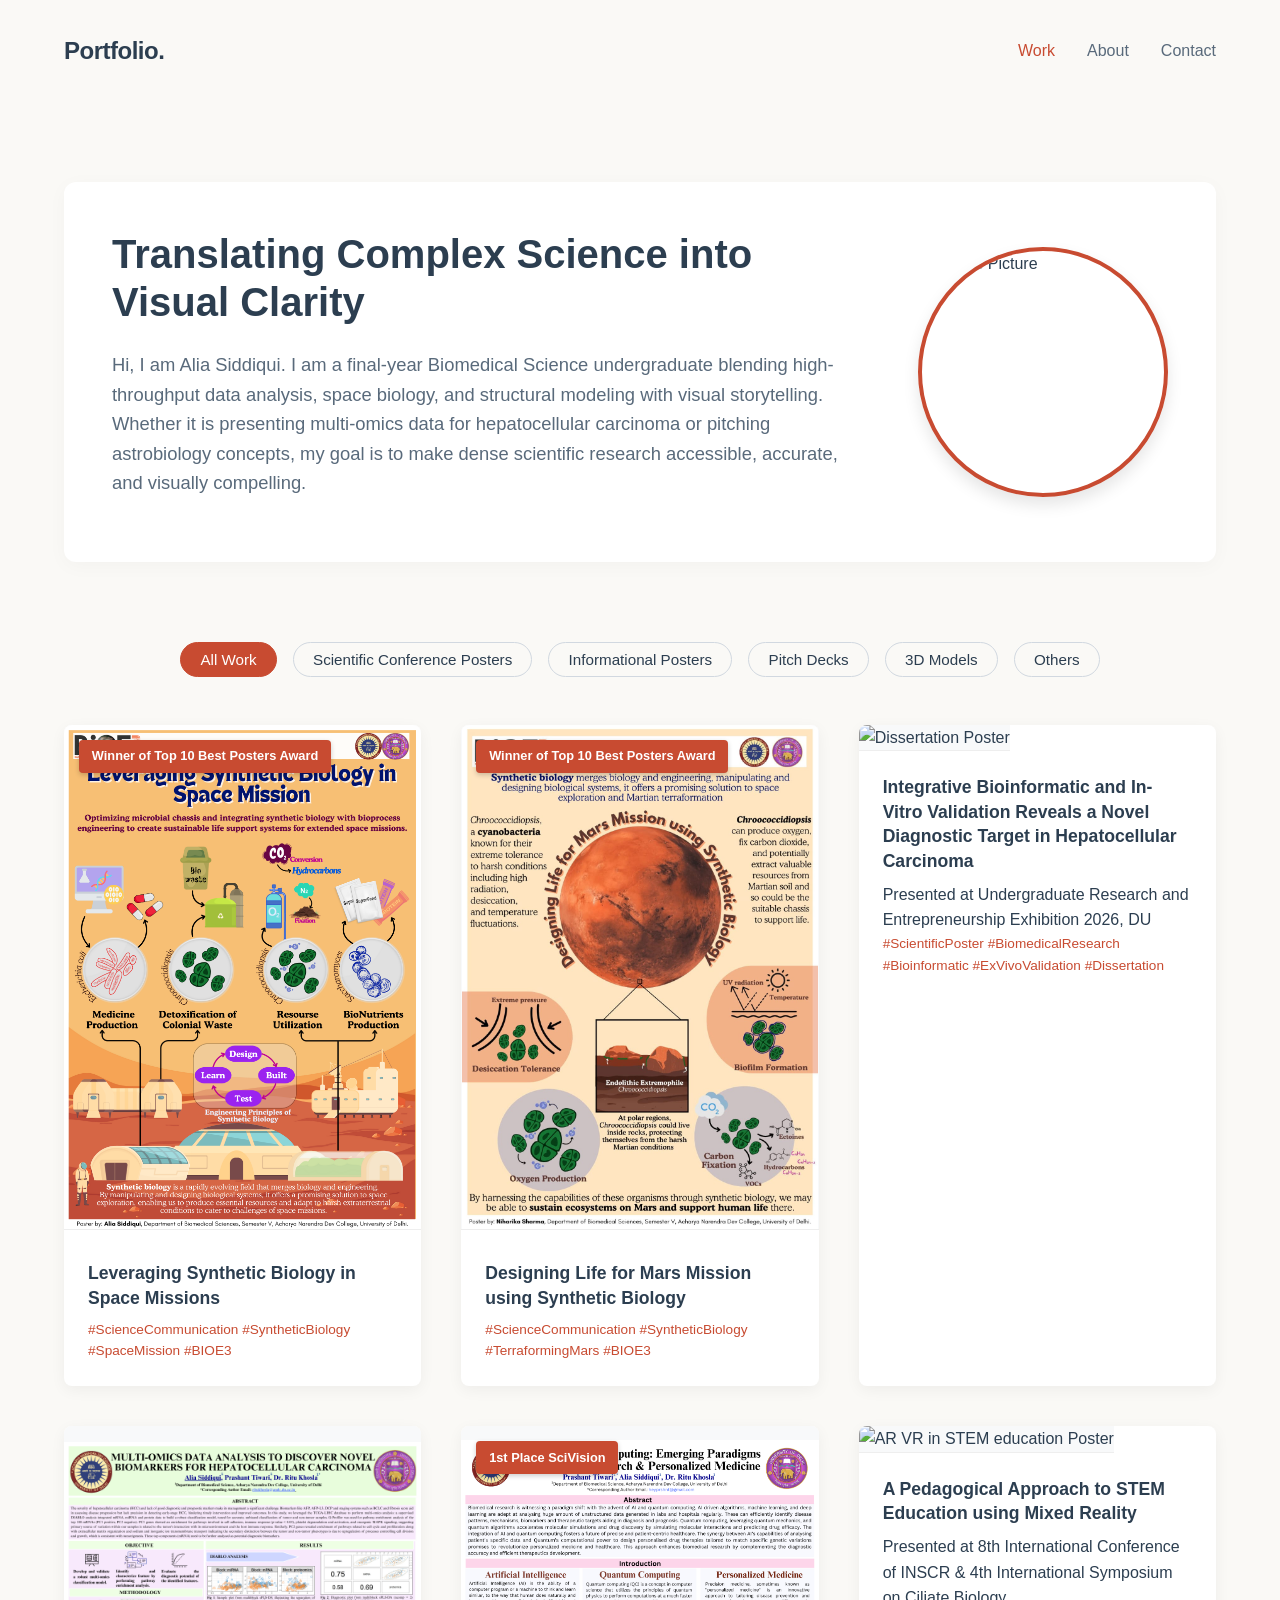
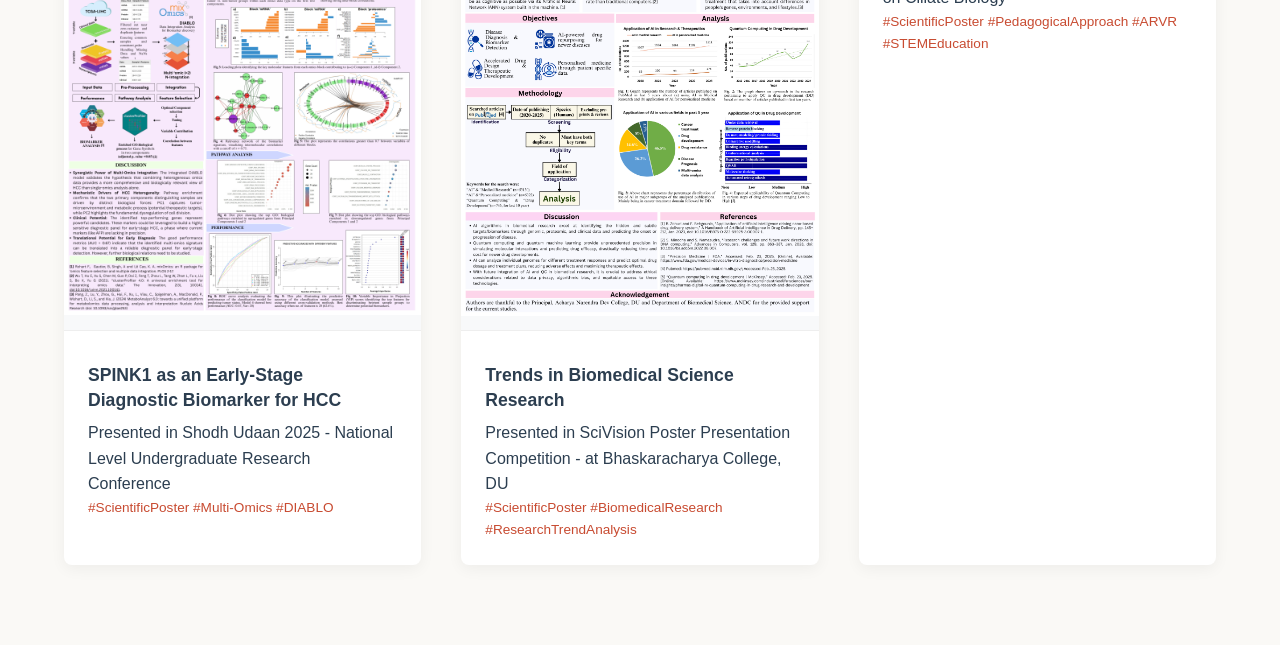
==== commit fac3ee37: "ReOrdered posters" ====
--- a/index.html
+++ b/index.html
@@ -46,8 +46,26 @@
   <!-- Portfolio Gallery Grid -->
   <main class="poster-gallery">
 
+<!-- Item 4: Informational Poster -->
+    <div class="poster-card" data-category="informational">
+      <div class="badge">Winner of Top 10 Best Posters Award</div>
+      <img src="assets\posters\BioE3_P1.png" alt="BioE3 Poster 1">
+      <div class="card-content">
+        <h3>Leveraging Synthetic Biology in Space Missions</h3>
+        <p class="tags">#ScienceCommunication #SyntheticBiology #SpaceMission #BIOE3</p>
+      </div>
+    </div>
+
+    <div class="poster-card" data-category="informational">
+      <div class="badge">Winner of Top 10 Best Posters Award</div>
+      <img src="assets\posters\BioE3_P2.jpeg" alt="BioE3 Poster 2">
+      <div class="card-content">
+        <h3> Designing Life for Mars Mission using Synthetic Biology</h3>
+        <p class="tags">#ScienceCommunication #SyntheticBiology #TerraformingMars #BIOE3</p>
+      </div>
+    </div>
+
     <!-- Item 1: Scientific Poster -->
-
     <div class="poster-card" data-category="scientific conference">
       <!-- <div class="badge">1st Place SciVision</div> -->
       <img src="assets\posters\DU Exhibition April 2026.png" alt="Dissertation Poster">
@@ -108,24 +126,6 @@
       </div>
     </div> -->
 
-    <!-- Item 4: Informational Poster -->
-    <div class="poster-card" data-category="informational">
-      <div class="badge">Winner of Top 10 Best Posters Award</div>
-      <img src="assets\posters\BioE3_P1.png" alt="BioE3 Poster 1">
-      <div class="card-content">
-        <h3>Leveraging Synthetic Biology in Space Missions</h3>
-        <p class="tags">#ScienceCommunication #SyntheticBiology #SpaceMission #BIOE3</p>
-      </div>
-    </div>
-
-    <div class="poster-card" data-category="informational">
-      <div class="badge">Winner of Top 10 Best Posters Award</div>
-      <img src="assets\posters\BioE3_P2.jpeg" alt="BioE3 Poster 2">
-      <div class="card-content">
-        <h3> Designing Life for Mars Mission using Synthetic Biology</h3>
-        <p class="tags">#ScienceCommunication #SyntheticBiology #TerraformingMars #BIOE3</p>
-      </div>
-    </div>
 
   </main>
   
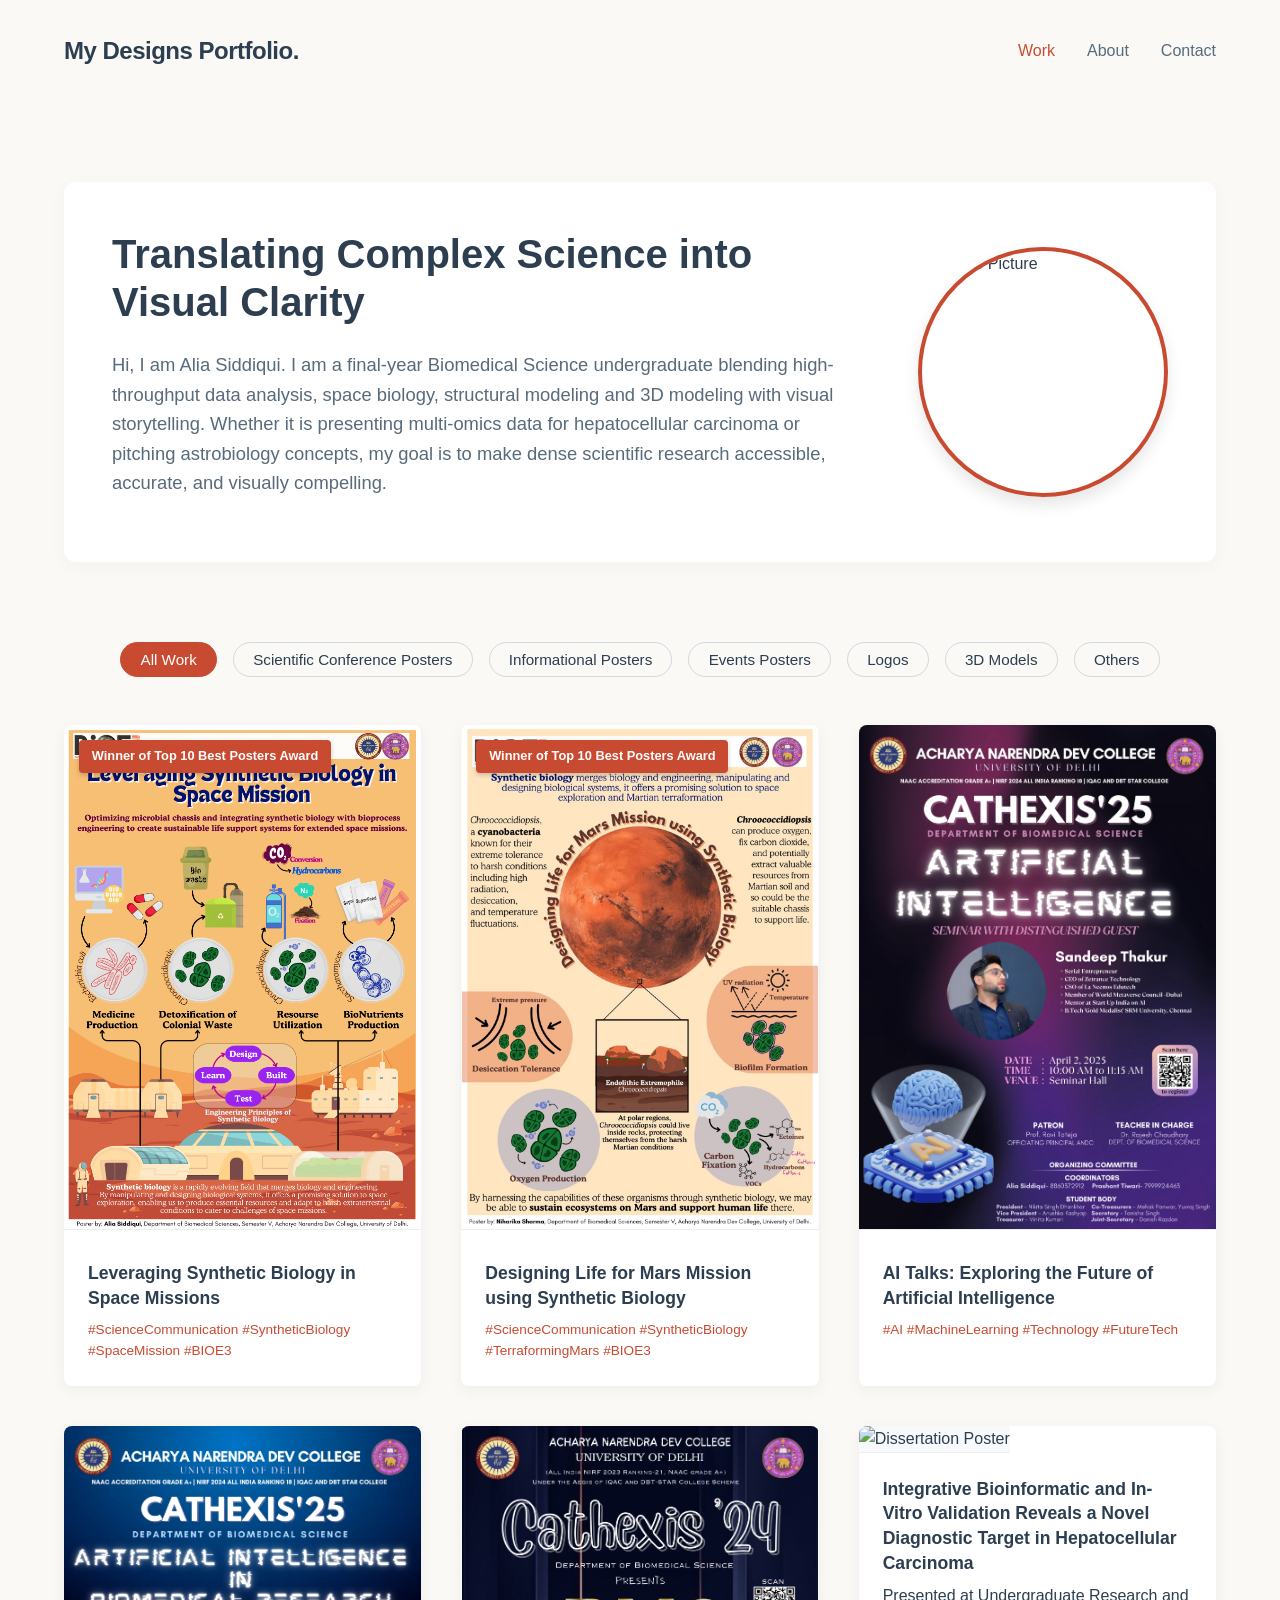
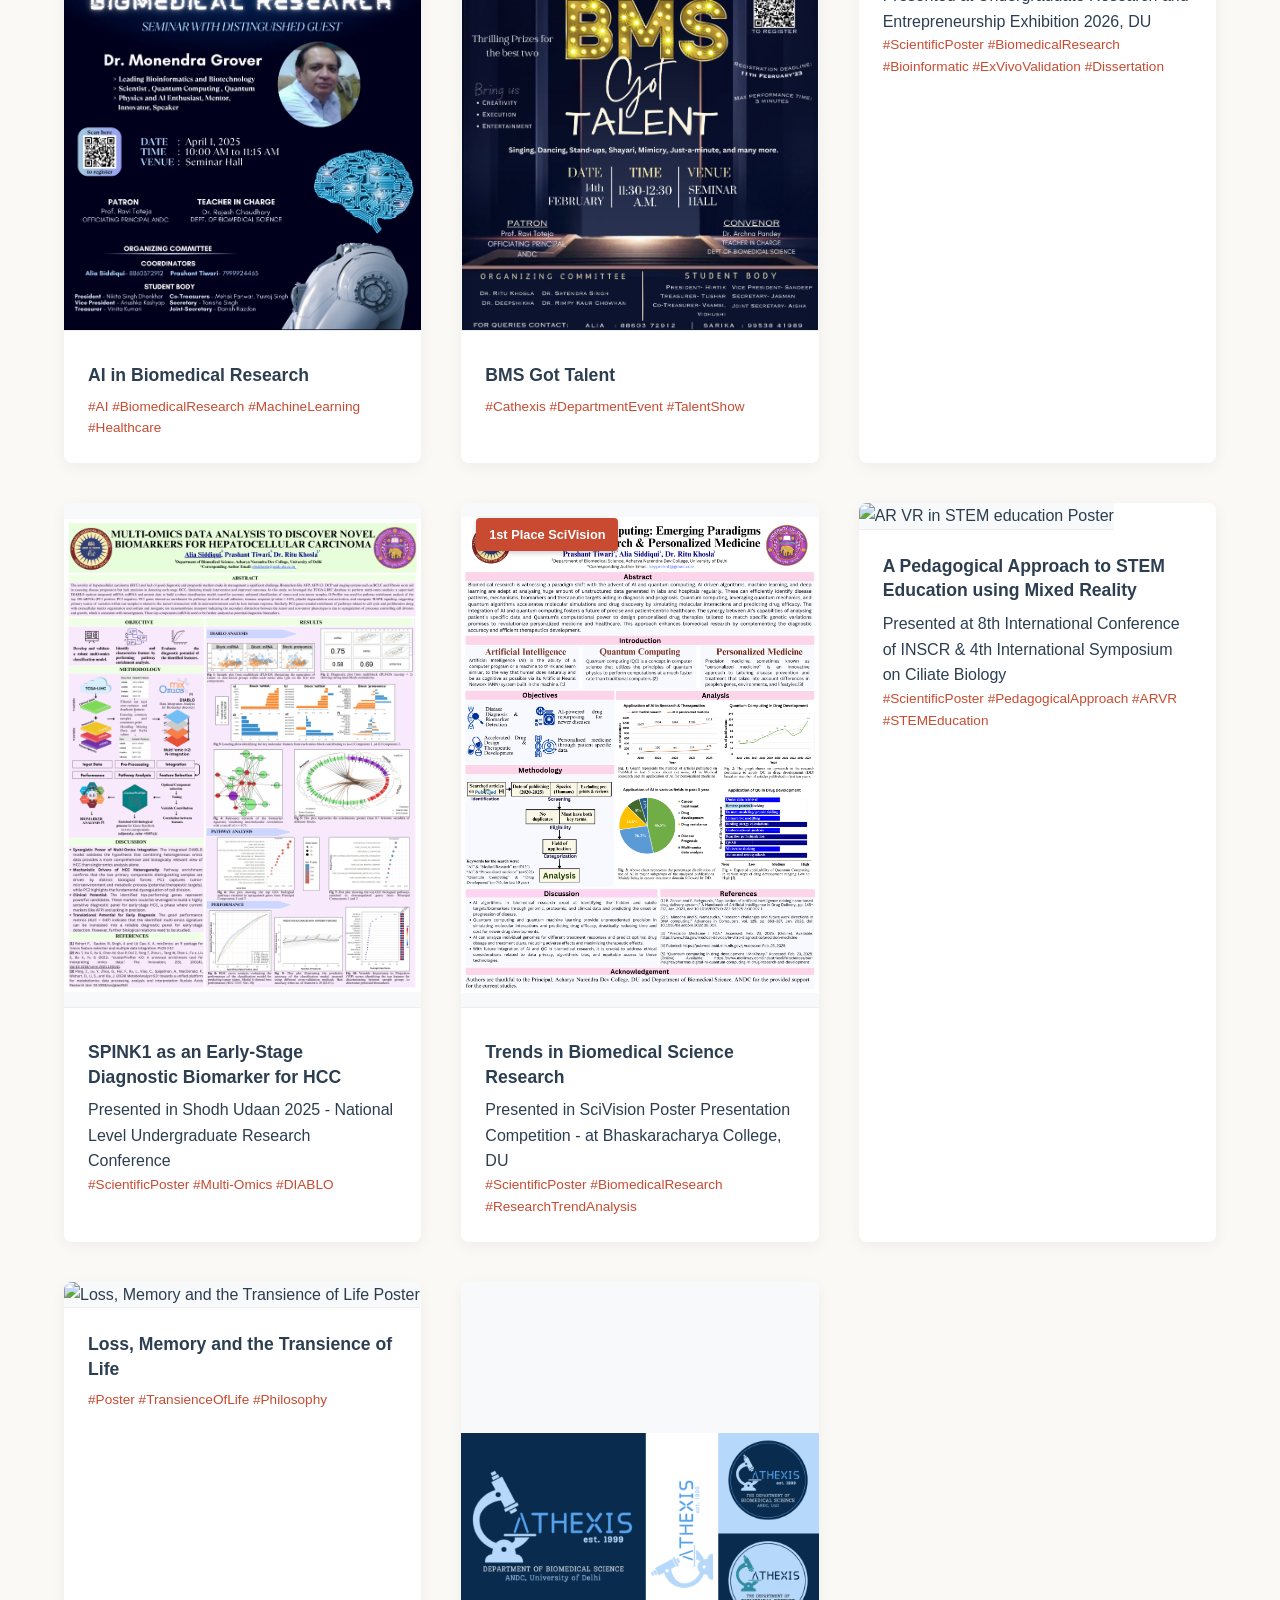
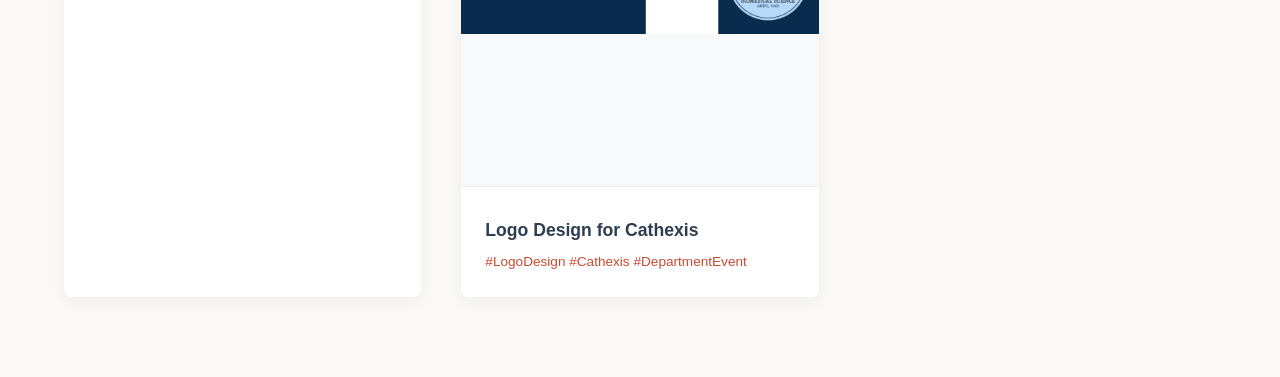
==== commit 0599ec5c: "Updated Content" ====
--- a/index.html
+++ b/index.html
@@ -11,7 +11,7 @@
 
   <!-- Navigation -->
   <nav class="navbar">
-    <div class="logo">Portfolio.</div>
+    <div class="logo"> My Designs Portfolio.</div>
     <ul class="nav-links">
       <li><a href="index.html" class="active">Work</a></li>
       <li><a href="about.html">About</a></li>
@@ -19,12 +19,11 @@
     </ul>
   </nav>
 
-  <!-- New About Me Hero Section -->
-  <header class="about-hero">
+   <header class="about-hero">
     <div class="hero-content">
       <h1>Translating Complex Science into Visual Clarity</h1>
       <p>
-        Hi, I am Alia Siddiqui. I am a final-year Biomedical Science undergraduate blending high-throughput data analysis, space biology, and structural modeling with visual storytelling. Whether it is presenting multi-omics data for hepatocellular carcinoma or pitching astrobiology concepts, my goal is to make dense scientific research accessible, accurate, and visually compelling.
+        Hi, I am Alia Siddiqui. I am a final-year Biomedical Science undergraduate blending high-throughput data analysis, space biology, structural modeling and 3D modeling with visual storytelling. Whether it is presenting multi-omics data for hepatocellular carcinoma or pitching astrobiology concepts, my goal is to make dense scientific research accessible, accurate, and visually compelling.
       </p>
     </div>
     <div class="hero-image">
@@ -38,7 +37,9 @@
     <button class="filter-btn active" data-filter="all">All Work</button>
     <button class="filter-btn" data-filter="scientific">Scientific Conference Posters</button>
     <button class="filter-btn" data-filter="informational">Informational Posters</button>
-    <button class="filter-btn" data-filter="pitch-decks">Pitch Decks</button>
+    <!-- <button class="filter-btn" data-filter="pitch-decks">Pitch Decks</button> -->
+    <button class="filter-btn" data-filter="events">Events Posters</button>
+    <button class="filter-btn" data-filter="logos">Logos</button>
     <button class="filter-btn" data-filter="3d-models">3D Models</button>
     <button class="filter-btn" data-filter="others">Others</button>
   </div>
@@ -46,10 +47,10 @@
   <!-- Portfolio Gallery Grid -->
   <main class="poster-gallery">
 
-<!-- Item 4: Informational Poster -->
+<!-- Item 1: Informational Poster -->
     <div class="poster-card" data-category="informational">
       <div class="badge">Winner of Top 10 Best Posters Award</div>
-      <img src="assets\posters\BioE3_P1.png" alt="BioE3 Poster 1">
+      <img src="assets\posters\Informational Posters\BioE3_P1.png" alt="BioE3 Poster 1">
       <div class="card-content">
         <h3>Leveraging Synthetic Biology in Space Missions</h3>
         <p class="tags">#ScienceCommunication #SyntheticBiology #SpaceMission #BIOE3</p>
@@ -58,17 +59,45 @@
 
     <div class="poster-card" data-category="informational">
       <div class="badge">Winner of Top 10 Best Posters Award</div>
-      <img src="assets\posters\BioE3_P2.jpeg" alt="BioE3 Poster 2">
+      <img src="assets\posters\Informational Posters\BioE3_P2.jpeg" alt="BioE3 Poster 2">
       <div class="card-content">
         <h3> Designing Life for Mars Mission using Synthetic Biology</h3>
         <p class="tags">#ScienceCommunication #SyntheticBiology #TerraformingMars #BIOE3</p>
       </div>
     </div>
 
-    <!-- Item 1: Scientific Poster -->
+    <!-- Item 2: Events Poster -->
+    <div class="poster-card" data-category="events">
+      <!-- <div class="badge">Winner of Top 10 Best Posters Award</div> -->
+      <img src="assets\posters\Event Posters\AI Talk_Poster.png" alt="AI talks Poster">
+      <div class="card-content">
+        <h3>AI Talks: Exploring the Future of Artificial Intelligence</h3>
+        <p class="tags">#AI #MachineLearning #Technology #FutureTech</p>
+      </div>
+    </div>
+
+     <div class="poster-card" data-category="events">
+      <!-- <div class="badge">Winner of Top 10 Best Posters Award</div> -->
+      <img src="assets\posters\Event Posters\AI in Biomedical Research_poster.png" alt="AI in Biomedical Research Poster">
+      <div class="card-content">
+        <h3>AI in Biomedical Research</h3>
+        <p class="tags">#AI #BiomedicalResearch #MachineLearning #Healthcare</p>
+      </div>
+    </div>
+
+<div class="poster-card" data-category="events">
+      <!-- <div class="badge">Winner of Top 10 Best Posters Award</div> -->
+      <img src="assets\posters\Event Posters\BasicScienceRizz (1).png" alt="BMS Got Talent Poster">
+      <div class="card-content">
+        <h3>BMS Got Talent</h3>
+        <p class="tags">#Cathexis #DepartmentEvent #TalentShow</p>
+      </div>
+    </div>
+
+    <!-- Item 3: Scientific Poster -->
     <div class="poster-card" data-category="scientific conference">
       <!-- <div class="badge">1st Place SciVision</div> -->
-      <img src="assets\posters\DU Exhibition April 2026.png" alt="Dissertation Poster">
+      <img src="assets\posters\Conference Posters\DU Exhibition April 2026.png" alt="Dissertation Poster">
        <div class="card-content">
         <h3>Integrative Bioinformatic and In-Vitro Validation Reveals a Novel Diagnostic Target in Hepatocellular Carcinoma </h3>
         <p>Presented at Undergraduate Research and Entrepreneurship Exhibition 2026, DU </p>
@@ -78,7 +107,7 @@
 
     <div class="poster-card" data-category="scientific conference">
       <!-- <div class="badge">1st Place SciVision</div> -->
-      <img src="assets\posters\Shodh'25_Poster_Alia.png" alt="SPINK1 Biomarker Poster">
+      <img src="assets\posters\Conference Posters\Shodh'25_Poster_Alia.png" alt="SPINK1 Biomarker Poster">
       <div class="card-content">
         <h3>SPINK1 as an Early-Stage Diagnostic Biomarker for HCC</h3>
         <p>Presented in Shodh Udaan 2025 - National Level Undergraduate Research Conference</p>
@@ -89,7 +118,7 @@
 
     <div class="poster-card" data-category="scientific poster">
       <div class="badge">1st Place SciVision</div>
-      <img src="assets\posters\Trends in Biomedical Science research.png" alt="Trends in Biomedical Science research">
+      <img src="assets\posters\Conference Posters\Trends in Biomedical Science research.png" alt="Trends in Biomedical Science research">
        <div class="card-content">
         <h3>Trends in Biomedical Science Research</h3>
         <p>Presented in SciVision Poster Presentation Competition - at Bhaskaracharya College, DU </p>
@@ -98,7 +127,7 @@
     </div>
 
     <div class="poster-card" data-category="scientific conference">
-      <img src="assets\posters\MR in STEM ed INSCR poster.png" alt="AR VR in STEM education Poster">
+      <img src="assets\posters\Conference Posters\MR in STEM ed INSCR poster.png" alt="AR VR in STEM education Poster">
        <div class="card-content">
         <h3>A Pedagogical Approach to STEM Education using Mixed Reality </h3>
         <p>Presented at 8th International Conference of INSCR & 4th International Symposium on Ciliate Biology </p>
@@ -126,6 +155,26 @@
       </div>
     </div> -->
 
+     <!-- Item 4: Others -->
+    <div class="poster-card" data-category="others">
+      <!-- <div class="badge">1st Place SciVision</div> -->
+      <img src="assets\posters\Others\loss memory and the transience of life a poster.png" alt="Loss, Memory and the Transience of Life Poster">
+       <div class="card-content">
+        <h3>Loss, Memory and the Transience of Life</h3>
+        <!-- <p>Presented in SciVision Poster Presentation Competition - at Bhaskaracharya College, DU </p> -->
+        <p class="tags">#Poster #TransienceOfLife #Philosophy</p>
+      </div>
+    </div>
+
+     <!-- Item 5: Logos -->
+    <div class="poster-card" data-category="logos">
+      <!-- <div class="badge">1st Place SciVision</div> -->
+      <img src="assets\posters\Logos\CATHEXIS_Logo Design.png" alt="Logo Design for Cathexis">
+       <div class="card-content">
+        <h3>Logo Design for Cathexis</h3>
+        <!-- <p>Presented in SciVision Poster Presentation Competition - at Bhaskaracharya College, DU </p> -->
+        <p class="tags">#LogoDesign #Cathexis #DepartmentEvent</p>
+      </div>
 
   </main>
   
